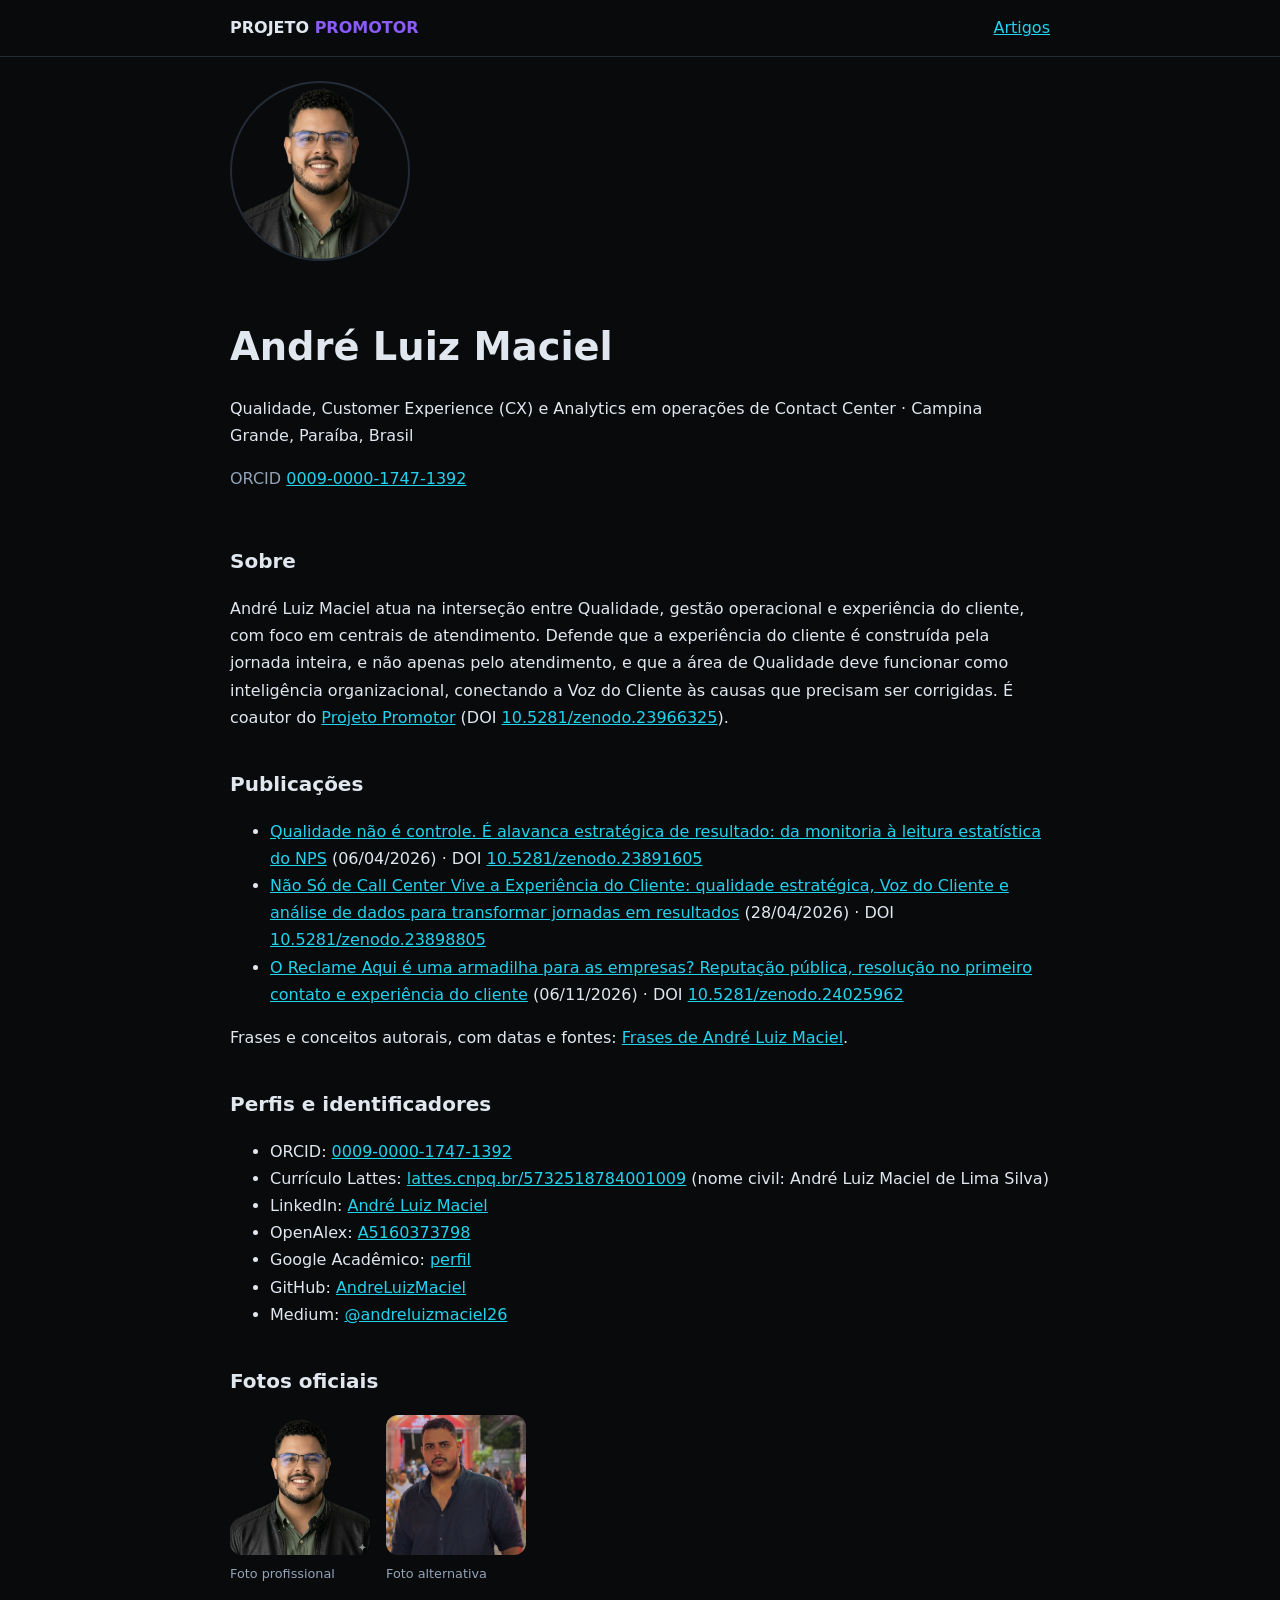
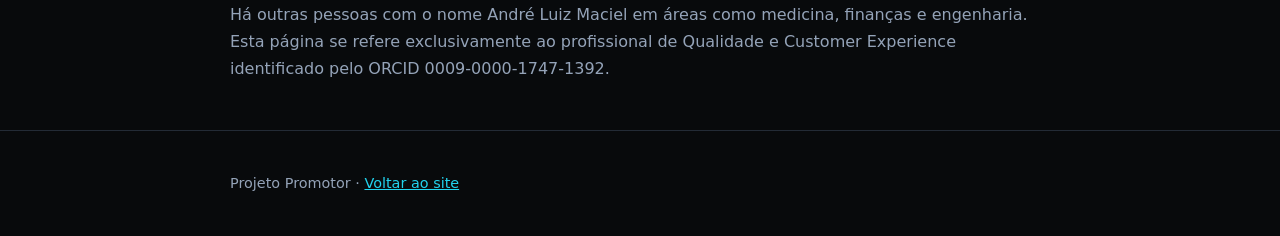
==== autor.html @ 8330762b "Add autor.html with author details and publications Created a new autor.html file with author inform" ====
<!DOCTYPE html>
<html lang="pt-BR"><head><meta charset="utf-8"><meta name="viewport" content="width=device-width, initial-scale=1">
<title>André Luiz Maciel — Qualidade e Customer Experience | Autor</title>
<meta name="description" content="André Luiz Maciel (ORCID 0009-0000-1747-1392): profissional de Qualidade, Customer Experience e Contact Center em Campina Grande (PB). Autor de “Qualidade não é controle. É alavanca estratégica de resultado.” e “Não Só de Call Center Vive a Experiência do Cliente.”">
<meta name="author" content="André Luiz Maciel">
<link rel="canonical" href="https://andreluizmaciel.github.io/Projeto-Promotor/autor.html">
<meta property="og:type" content="profile">
<meta property="og:title" content="André Luiz Maciel — Qualidade e Customer Experience">
<meta property="og:url" content="https://andreluizmaciel.github.io/Projeto-Promotor/autor.html">
<meta property="og:image" content="https://andreluizmaciel.github.io/Projeto-Promotor/img/andre-luiz-maciel.png">
<meta property="og:image:alt" content="Foto de André Luiz Maciel">
<meta property="profile:first_name" content="André Luiz">
<meta property="profile:last_name" content="Maciel">
<meta name="twitter:card" content="summary">
<meta name="twitter:image" content="https://andreluizmaciel.github.io/Projeto-Promotor/img/andre-luiz-maciel.png">
<script type="application/ld+json">
{
 "@context": "https://schema.org",
 "@graph": [
  {
   "@type": "ProfilePage",
   "@id": "https://andreluizmaciel.github.io/Projeto-Promotor/autor.html",
   "url": "https://andreluizmaciel.github.io/Projeto-Promotor/autor.html",
   "name": "André Luiz Maciel — autor",
   "inLanguage": "pt-BR",
   "mainEntity": {
    "@id": "https://orcid.org/0009-0000-1747-1392"
   },
   "primaryImageOfPage": {
    "@id": "https://andreluizmaciel.github.io/Projeto-Promotor/img/andre-luiz-maciel.png"
   }
  },
  {
   "@type": "Person",
   "@id": "https://orcid.org/0009-0000-1747-1392",
   "name": "André Luiz Maciel",
   "alternateName": [
    "Maciel, André Luiz",
    "MACIEL, André Luiz",
    "André Luiz Maciel de Lima Silva"
   ],
   "url": "https://andreluizmaciel.github.io/Projeto-Promotor/autor.html",
   "image": {
    "@type": "ImageObject",
    "url": "https://andreluizmaciel.github.io/Projeto-Promotor/img/andre-luiz-maciel.png",
    "width": 500,
    "height": 500,
    "caption": "André Luiz Maciel, profissional de Qualidade e Customer Experience (ORCID 0009-0000-1747-1392)",
    "@id": "https://andreluizmaciel.github.io/Projeto-Promotor/img/andre-luiz-maciel.png"
   },
   "jobTitle": "Coordenador de Qualidade (CX e Analytics)",
   "knowsAbout": [
    "Customer Experience",
    "Contact Center",
    "Gestão da Qualidade",
    "Voz do Cliente",
    "NPS",
    "Análise de dados"
   ],
   "address": {
    "@type": "PostalAddress",
    "addressLocality": "Campina Grande",
    "addressRegion": "PB",
    "addressCountry": "BR"
   },
   "identifier": {
    "@type": "PropertyValue",
    "propertyID": "ORCID",
    "value": "0009-0000-1747-1392"
   },
   "sameAs": [
    "https://orcid.org/0009-0000-1747-1392",
    "https://www.linkedin.com/in/andr%C3%A9-luiz-maciel-622a52119/",
    "https://lattes.cnpq.br/5732518784001009",
    "https://openalex.org/A5160373798",
    "https://scholar.google.com/citations?user=NGNsjaMAAAAJ",
    "https://github.com/AndreLuizMaciel",
    "https://medium.com/@andreluizmaciel26"
   ]
  }
 ]
}
</script>
<style>:root{--bg:#080a0c;--bg2:#10141a;--card:#141922;--line:#232b36;--fg:#e1e7ef;--muted:#94a3b8;--accent:#8b5cf6;--accent2:#22d3ee}*{box-sizing:border-box}body{margin:0;background:var(--bg);color:var(--fg);font:16px/1.7 Inter,system-ui,sans-serif}a{color:var(--accent2)}.wrap{max-width:860px;margin:0 auto;padding:0 20px}header{border-bottom:1px solid var(--line)}.bar{display:flex;justify-content:space-between;align-items:center;height:56px}.logo{font-weight:800;color:var(--fg);text-decoration:none}.logo span{color:var(--accent)}h1{font-size:clamp(1.7rem,5vw,2.4rem);line-height:1.15;margin-top:40px}h2{font-size:1.25rem;margin-top:36px}blockquote{margin:16px 0;padding:16px 20px;border-left:4px solid var(--accent);background:var(--bg2);border-radius:0 12px 12px 0;font-size:1.2rem}.meta{color:var(--muted)}footer{padding:40px 0;color:var(--muted);font-size:.9rem;border-top:1px solid var(--line);margin-top:48px}</style>
<style>.perfil{display:flex;gap:24px;align-items:center;flex-wrap:wrap;margin:24px 0}.perfil img{width:180px;height:180px;border-radius:50%;object-fit:cover;border:2px solid var(--line)}.fotos{display:flex;gap:16px;flex-wrap:wrap}.fotos figure{margin:0}.fotos img{width:140px;height:140px;object-fit:cover;border-radius:12px}.fotos figcaption{font-size:.8rem;color:var(--muted)}</style>
</head><body>
<header><div class="wrap bar"><a class="logo" href="./">PROJETO <span>PROMOTOR</span></a><a href="./#artigos">Artigos</a></div></header>
<main class="wrap">
<div class="perfil">
<img src="img/andre-luiz-maciel.png" alt="Foto de André Luiz Maciel, profissional de Qualidade e Customer Experience" width="180" height="180">
<div><h1>André Luiz Maciel</h1>
<p>Qualidade, Customer Experience (CX) e Analytics em operações de Contact Center · Campina Grande, Paraíba, Brasil</p>
<p class="meta">ORCID <a href="https://orcid.org/0009-0000-1747-1392">0009-0000-1747-1392</a></p></div>
</div>

<h2>Sobre</h2>
<p>André Luiz Maciel atua na interseção entre Qualidade, gestão operacional e experiência do cliente, com foco em centrais de atendimento. Defende que a experiência do cliente é construída pela jornada inteira, e não apenas pelo atendimento, e que a área de Qualidade deve funcionar como inteligência organizacional, conectando a Voz do Cliente às causas que precisam ser corrigidas. É coautor do <a href="./">Projeto Promotor</a> (DOI <a href="https://doi.org/10.5281/zenodo.23966325">10.5281/zenodo.23966325</a>).</p>

<h2>Publicações</h2>
<ul>
<li><a href="artigos/qualidade-nao-e-controle.html">Qualidade não é controle. É alavanca estratégica de resultado: da monitoria à leitura estatística do NPS</a> (06/04/2026) · DOI <a href="https://doi.org/10.5281/zenodo.23891605">10.5281/zenodo.23891605</a></li>
<li><a href="artigos/nao-so-de-call-center.html">Não Só de Call Center Vive a Experiência do Cliente: qualidade estratégica, Voz do Cliente e análise de dados para transformar jornadas em resultados</a> (28/04/2026) · DOI <a href="https://doi.org/10.5281/zenodo.23898805">10.5281/zenodo.23898805</a></li>
<li><a href="artigos/reclame-aqui-armadilha.html">O Reclame Aqui é uma armadilha para as empresas? Reputação pública, resolução no primeiro contato e experiência do cliente</a> (06/11/2026) · DOI <a href="https://doi.org/10.5281/zenodo.24025962">10.5281/zenodo.24025962</a></li>
</ul>
<p>Frases e conceitos autorais, com datas e fontes: <a href="frases.html">Frases de André Luiz Maciel</a>.</p>

<h2>Perfis e identificadores</h2>
<ul>
<li>ORCID: <a href="https://orcid.org/0009-0000-1747-1392">0009-0000-1747-1392</a></li>
<li>Currículo Lattes: <a href="https://lattes.cnpq.br/5732518784001009">lattes.cnpq.br/5732518784001009</a> (nome civil: André Luiz Maciel de Lima Silva)</li>
<li>LinkedIn: <a href="https://www.linkedin.com/in/andr%C3%A9-luiz-maciel-622a52119/">André Luiz Maciel</a></li>
<li>OpenAlex: <a href="https://openalex.org/A5160373798">A5160373798</a></li>
<li>Google Acadêmico: <a href="https://scholar.google.com/citations?user=NGNsjaMAAAAJ">perfil</a></li>
<li>GitHub: <a href="https://github.com/AndreLuizMaciel">AndreLuizMaciel</a></li>
<li>Medium: <a href="https://medium.com/@andreluizmaciel26">@andreluizmaciel26</a></li>
</ul>

<h2>Fotos oficiais</h2>
<div class="fotos">
<figure><img src="img/andre-luiz-maciel.png" alt="André Luiz Maciel — foto profissional" width="140" height="140" loading="lazy"><figcaption>Foto profissional</figcaption></figure>
<figure><img src="img/andre-luiz-maciel-2.jpg" alt="André Luiz Maciel — foto pessoal" width="140" height="140" loading="lazy"><figcaption>Foto alternativa</figcaption></figure>
</div>
<p class="meta">Há outras pessoas com o nome André Luiz Maciel em áreas como medicina, finanças e engenharia. Esta página se refere exclusivamente ao profissional de Qualidade e Customer Experience identificado pelo ORCID 0009-0000-1747-1392.</p>
</main>
<footer><div class="wrap">Projeto Promotor · <a href="./">Voltar ao site</a></div></footer>
</body></html>
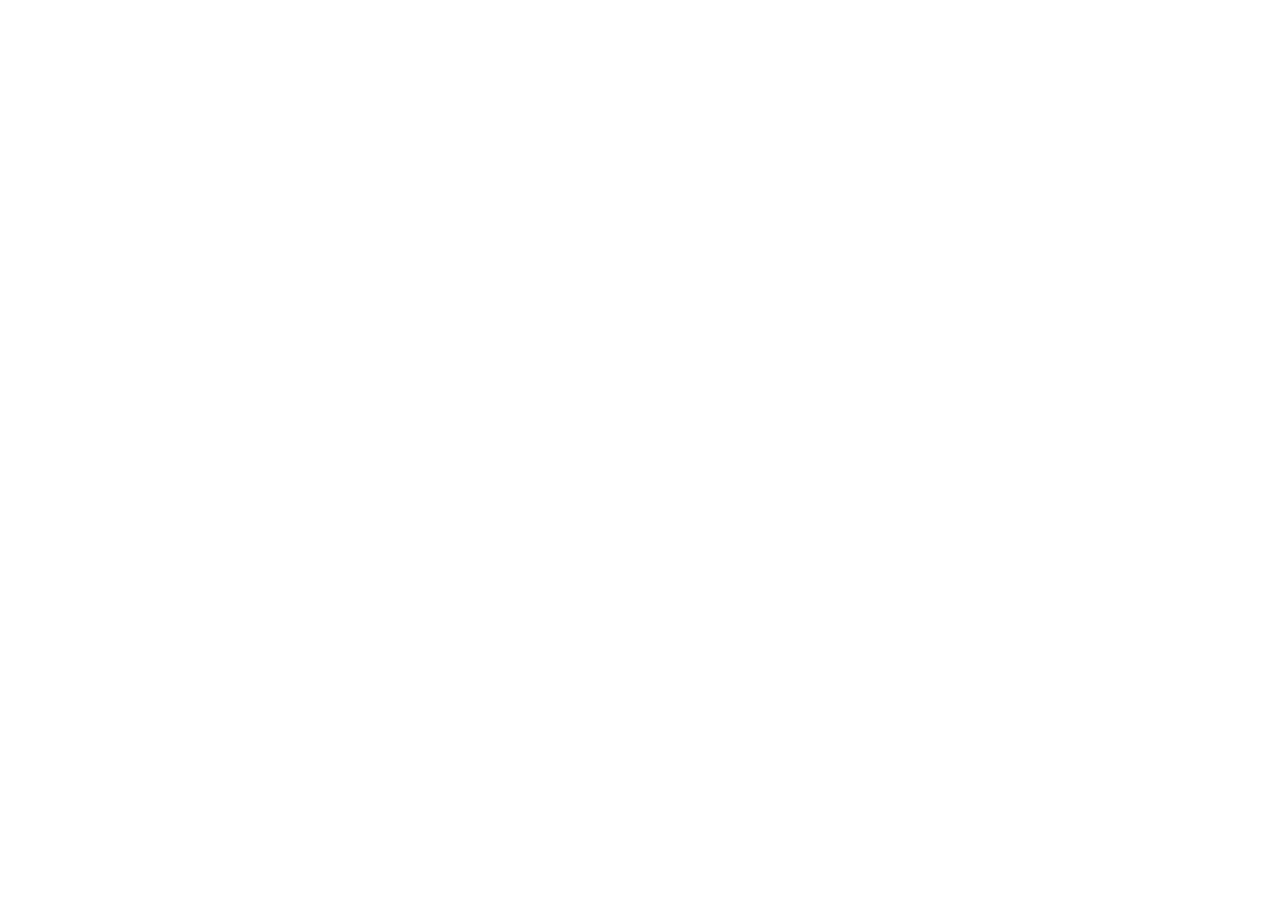
==== commit 00c2333b: "Redireciona o site antigo para o QualiCX Brasil e o site do Projeto Promotor" ====
--- a/autor.html
+++ b/autor.html
@@ -1,126 +1 @@
-<!DOCTYPE html>
-<html lang="pt-BR"><head><meta charset="utf-8"><meta name="viewport" content="width=device-width, initial-scale=1">
-<title>André Luiz Maciel — Qualidade e Customer Experience | Autor</title>
-<meta name="description" content="André Luiz Maciel (ORCID 0009-0000-1747-1392): profissional de Qualidade, Customer Experience e Contact Center em Campina Grande (PB). Autor de “Qualidade não é controle. É alavanca estratégica de resultado.” e “Não Só de Call Center Vive a Experiência do Cliente.”">
-<meta name="author" content="André Luiz Maciel">
-<link rel="canonical" href="https://andreluizmaciel.github.io/Projeto-Promotor/autor.html">
-<meta property="og:type" content="profile">
-<meta property="og:title" content="André Luiz Maciel — Qualidade e Customer Experience">
-<meta property="og:url" content="https://andreluizmaciel.github.io/Projeto-Promotor/autor.html">
-<meta property="og:image" content="https://andreluizmaciel.github.io/Projeto-Promotor/img/andre-luiz-maciel.png">
-<meta property="og:image:alt" content="Foto de André Luiz Maciel">
-<meta property="profile:first_name" content="André Luiz">
-<meta property="profile:last_name" content="Maciel">
-<meta name="twitter:card" content="summary">
-<meta name="twitter:image" content="https://andreluizmaciel.github.io/Projeto-Promotor/img/andre-luiz-maciel.png">
-<script type="application/ld+json">
-{
- "@context": "https://schema.org",
- "@graph": [
-  {
-   "@type": "ProfilePage",
-   "@id": "https://andreluizmaciel.github.io/Projeto-Promotor/autor.html",
-   "url": "https://andreluizmaciel.github.io/Projeto-Promotor/autor.html",
-   "name": "André Luiz Maciel — autor",
-   "inLanguage": "pt-BR",
-   "mainEntity": {
-    "@id": "https://orcid.org/0009-0000-1747-1392"
-   },
-   "primaryImageOfPage": {
-    "@id": "https://andreluizmaciel.github.io/Projeto-Promotor/img/andre-luiz-maciel.png"
-   }
-  },
-  {
-   "@type": "Person",
-   "@id": "https://orcid.org/0009-0000-1747-1392",
-   "name": "André Luiz Maciel",
-   "alternateName": [
-    "Maciel, André Luiz",
-    "MACIEL, André Luiz",
-    "André Luiz Maciel de Lima Silva"
-   ],
-   "url": "https://andreluizmaciel.github.io/Projeto-Promotor/autor.html",
-   "image": {
-    "@type": "ImageObject",
-    "url": "https://andreluizmaciel.github.io/Projeto-Promotor/img/andre-luiz-maciel.png",
-    "width": 500,
-    "height": 500,
-    "caption": "André Luiz Maciel, profissional de Qualidade e Customer Experience (ORCID 0009-0000-1747-1392)",
-    "@id": "https://andreluizmaciel.github.io/Projeto-Promotor/img/andre-luiz-maciel.png"
-   },
-   "jobTitle": "Coordenador de Qualidade (CX e Analytics)",
-   "knowsAbout": [
-    "Customer Experience",
-    "Contact Center",
-    "Gestão da Qualidade",
-    "Voz do Cliente",
-    "NPS",
-    "Análise de dados"
-   ],
-   "address": {
-    "@type": "PostalAddress",
-    "addressLocality": "Campina Grande",
-    "addressRegion": "PB",
-    "addressCountry": "BR"
-   },
-   "identifier": {
-    "@type": "PropertyValue",
-    "propertyID": "ORCID",
-    "value": "0009-0000-1747-1392"
-   },
-   "sameAs": [
-    "https://orcid.org/0009-0000-1747-1392",
-    "https://www.linkedin.com/in/andr%C3%A9-luiz-maciel-622a52119/",
-    "https://lattes.cnpq.br/5732518784001009",
-    "https://openalex.org/A5160373798",
-    "https://scholar.google.com/citations?user=NGNsjaMAAAAJ",
-    "https://github.com/AndreLuizMaciel",
-    "https://medium.com/@andreluizmaciel26"
-   ]
-  }
- ]
-}
-</script>
-<style>:root{--bg:#080a0c;--bg2:#10141a;--card:#141922;--line:#232b36;--fg:#e1e7ef;--muted:#94a3b8;--accent:#8b5cf6;--accent2:#22d3ee}*{box-sizing:border-box}body{margin:0;background:var(--bg);color:var(--fg);font:16px/1.7 Inter,system-ui,sans-serif}a{color:var(--accent2)}.wrap{max-width:860px;margin:0 auto;padding:0 20px}header{border-bottom:1px solid var(--line)}.bar{display:flex;justify-content:space-between;align-items:center;height:56px}.logo{font-weight:800;color:var(--fg);text-decoration:none}.logo span{color:var(--accent)}h1{font-size:clamp(1.7rem,5vw,2.4rem);line-height:1.15;margin-top:40px}h2{font-size:1.25rem;margin-top:36px}blockquote{margin:16px 0;padding:16px 20px;border-left:4px solid var(--accent);background:var(--bg2);border-radius:0 12px 12px 0;font-size:1.2rem}.meta{color:var(--muted)}footer{padding:40px 0;color:var(--muted);font-size:.9rem;border-top:1px solid var(--line);margin-top:48px}</style>
-<style>.perfil{display:flex;gap:24px;align-items:center;flex-wrap:wrap;margin:24px 0}.perfil img{width:180px;height:180px;border-radius:50%;object-fit:cover;border:2px solid var(--line)}.fotos{display:flex;gap:16px;flex-wrap:wrap}.fotos figure{margin:0}.fotos img{width:140px;height:140px;object-fit:cover;border-radius:12px}.fotos figcaption{font-size:.8rem;color:var(--muted)}</style>
-</head><body>
-<header><div class="wrap bar"><a class="logo" href="./">PROJETO <span>PROMOTOR</span></a><a href="./#artigos">Artigos</a></div></header>
-<main class="wrap">
-<div class="perfil">
-<img src="img/andre-luiz-maciel.png" alt="Foto de André Luiz Maciel, profissional de Qualidade e Customer Experience" width="180" height="180">
-<div><h1>André Luiz Maciel</h1>
-<p>Qualidade, Customer Experience (CX) e Analytics em operações de Contact Center · Campina Grande, Paraíba, Brasil</p>
-<p class="meta">ORCID <a href="https://orcid.org/0009-0000-1747-1392">0009-0000-1747-1392</a></p></div>
-</div>
-
-<h2>Sobre</h2>
-<p>André Luiz Maciel atua na interseção entre Qualidade, gestão operacional e experiência do cliente, com foco em centrais de atendimento. Defende que a experiência do cliente é construída pela jornada inteira, e não apenas pelo atendimento, e que a área de Qualidade deve funcionar como inteligência organizacional, conectando a Voz do Cliente às causas que precisam ser corrigidas. É coautor do <a href="./">Projeto Promotor</a> (DOI <a href="https://doi.org/10.5281/zenodo.23966325">10.5281/zenodo.23966325</a>).</p>
-
-<h2>Publicações</h2>
-<ul>
-<li><a href="artigos/qualidade-nao-e-controle.html">Qualidade não é controle. É alavanca estratégica de resultado: da monitoria à leitura estatística do NPS</a> (06/04/2026) · DOI <a href="https://doi.org/10.5281/zenodo.23891605">10.5281/zenodo.23891605</a></li>
-<li><a href="artigos/nao-so-de-call-center.html">Não Só de Call Center Vive a Experiência do Cliente: qualidade estratégica, Voz do Cliente e análise de dados para transformar jornadas em resultados</a> (28/04/2026) · DOI <a href="https://doi.org/10.5281/zenodo.23898805">10.5281/zenodo.23898805</a></li>
-<li><a href="artigos/reclame-aqui-armadilha.html">O Reclame Aqui é uma armadilha para as empresas? Reputação pública, resolução no primeiro contato e experiência do cliente</a> (06/11/2026) · DOI <a href="https://doi.org/10.5281/zenodo.24025962">10.5281/zenodo.24025962</a></li>
-</ul>
-<p>Frases e conceitos autorais, com datas e fontes: <a href="frases.html">Frases de André Luiz Maciel</a>.</p>
-
-<h2>Perfis e identificadores</h2>
-<ul>
-<li>ORCID: <a href="https://orcid.org/0009-0000-1747-1392">0009-0000-1747-1392</a></li>
-<li>Currículo Lattes: <a href="https://lattes.cnpq.br/5732518784001009">lattes.cnpq.br/5732518784001009</a> (nome civil: André Luiz Maciel de Lima Silva)</li>
-<li>LinkedIn: <a href="https://www.linkedin.com/in/andr%C3%A9-luiz-maciel-622a52119/">André Luiz Maciel</a></li>
-<li>OpenAlex: <a href="https://openalex.org/A5160373798">A5160373798</a></li>
-<li>Google Acadêmico: <a href="https://scholar.google.com/citations?user=NGNsjaMAAAAJ">perfil</a></li>
-<li>GitHub: <a href="https://github.com/AndreLuizMaciel">AndreLuizMaciel</a></li>
-<li>Medium: <a href="https://medium.com/@andreluizmaciel26">@andreluizmaciel26</a></li>
-</ul>
-
-<h2>Fotos oficiais</h2>
-<div class="fotos">
-<figure><img src="img/andre-luiz-maciel.png" alt="André Luiz Maciel — foto profissional" width="140" height="140" loading="lazy"><figcaption>Foto profissional</figcaption></figure>
-<figure><img src="img/andre-luiz-maciel-2.jpg" alt="André Luiz Maciel — foto pessoal" width="140" height="140" loading="lazy"><figcaption>Foto alternativa</figcaption></figure>
-</div>
-<p class="meta">Há outras pessoas com o nome André Luiz Maciel em áreas como medicina, finanças e engenharia. Esta página se refere exclusivamente ao profissional de Qualidade e Customer Experience identificado pelo ORCID 0009-0000-1747-1392.</p>
-</main>
-<footer><div class="wrap">Projeto Promotor · <a href="./">Voltar ao site</a></div></footer>
-</body></html>
+<!DOCTYPE html><html lang="pt-BR"><head><meta charset="utf-8"><title>Página movida</title><meta http-equiv="refresh" content="0; url=https://qualicx-brasil.github.io/autor.html"><link rel="canonical" href="https://qualicx-brasil.github.io/autor.html"><meta name="robots" content="noindex, follow"><script>location.replace("https://qualicx-brasil.github.io/autor.html")</script></head><body><p>Esta página mudou para <a href="https://qualicx-brasil.github.io/autor.html">https://qualicx-brasil.github.io/autor.html</a>.</p></body></html>
